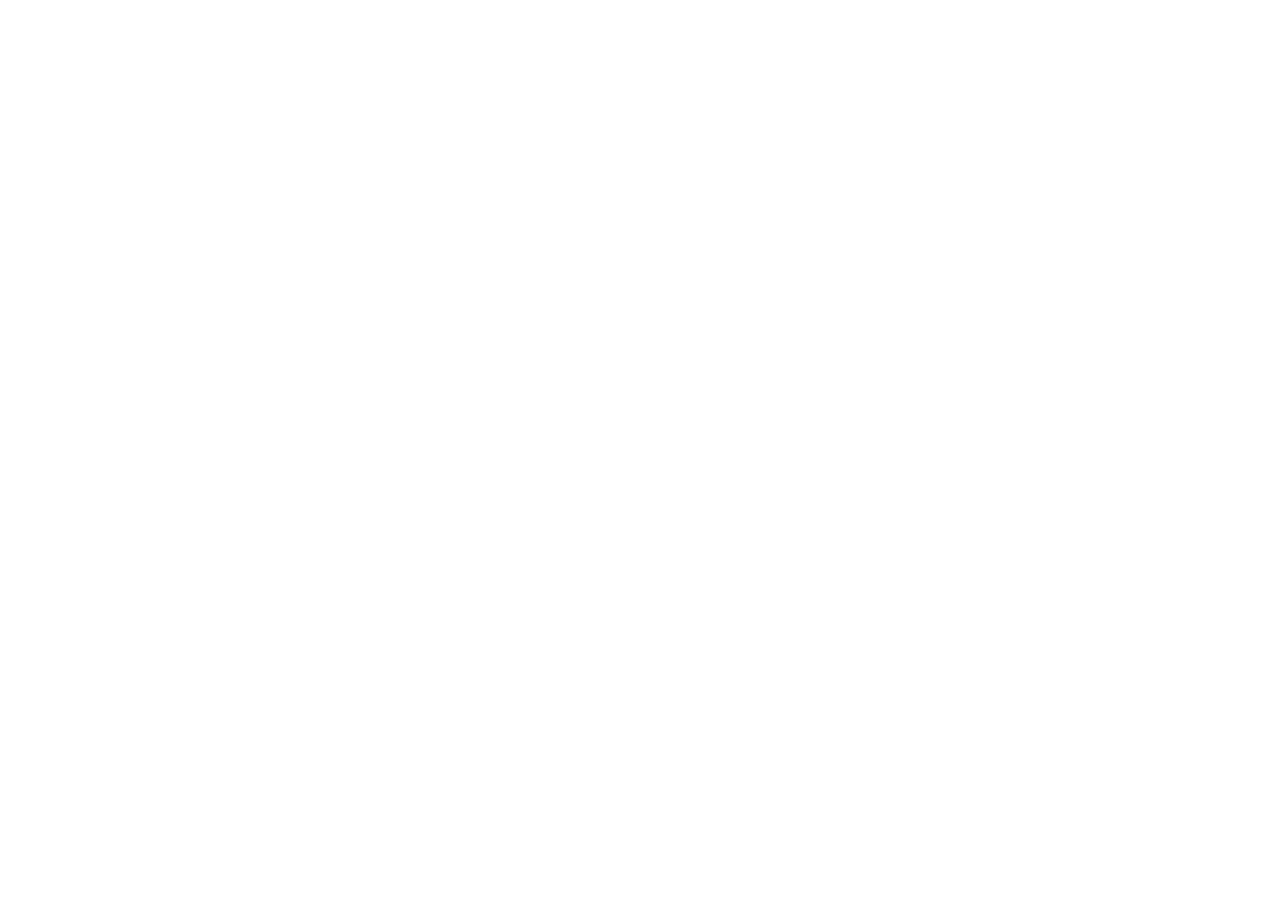
==== index.html @ bbc06130 "feat: initialize project and scaffold landing page - Setup project structure with React, Vite, and T" ====
<!doctype html>
<html lang="pt-BR">
  <head>
    <meta charset="UTF-8" />
    <meta name="viewport" content="width=device-width, initial-scale=1.0" />
    <title>Psicóloga Isabele Costa | Terapia Online · Mulheres & LGBTQIAPN+</title>
    <meta name="description" content="Atendimento psicológico e psicanálise online com a Psicóloga Isabele Costa (CRP 06/214123). Terapia online para mulheres e comunidade LGBTQIAPN+ em todo o Brasil e exterior." />
    <meta name="keywords" content="psicóloga online, terapia online, psicanálise online, psicóloga para mulheres, psicóloga lgbtqiapn, atendimento psicológico online, psicoterapia online, Isabele Costa psicóloga" />
    <meta name="author" content="Isabele Costa - Psicóloga Clínica" />
    <meta name="robots" content="index, follow" />
    <meta property="og:title" content="Psicóloga Isabele Costa | Terapia Online · Mulheres & LGBTQIAPN+" />
    <meta property="og:description" content="Atendimento psicológico e psicanálise online com a Psicóloga Isabele Costa (CRP 06/214123). Espaço seguro, confidencial e acolhedor." />
    <meta property="og:type" content="website" />
    <meta property="og:locale" content="pt_BR" />
    <meta name="twitter:card" content="summary_large_image" />
    
    <!-- Schema.org Dados Estruturados para o Google (SEO para Psicólogos) -->
    <script type="application/ld+json">
    {
      "@context": "https://schema.org",
      "@type": "PsychologicalTreatment",
      "name": "Psicóloga Isabele Costa - Terapia Online",
      "description": "Atendimento psicológico clínico e psicanálise online com foco em mulheres e na comunidade LGBTQIAPN+.",
      "provider": {
        "@type": "Person",
        "name": "Isabele Costa",
        "jobTitle": "Psicóloga Clínica",
        "identifier": "CRP 06/214123",
        "knowsAbout": ["Psicanálise", "Terapia Online", "Saúde Mental Feminina", "Acolhimento LGBTQIAPN+", "Ansiedade", "Relacionamentos", "Autoestima"]
      },
      "availableChannel": {
        "@type": "ServiceChannel",
        "serviceType": "Terapia Online via Google Meet",
        "availableLanguage": ["pt-BR"]
      }
    }
    </script>
    
    <!-- Google Fonts: Fraunces & Mulish -->
    <link rel="preconnect" href="https://fonts.googleapis.com" />
    <link rel="preconnect" href="https://fonts.gstatic.com" crossorigin />
    <link href="https://fonts.googleapis.com/css2?family=Fraunces:ital,opsz,wght@0,9..144,300..700;1,9..144,300..700&family=Mulish:ital,wght@0,300..700;1,300..700&display=swap" rel="stylesheet" />
  </head>
  <body>
    <div id="root"></div>
    <script type="module" src="/src/main.tsx"></script>
  </body>
</html>
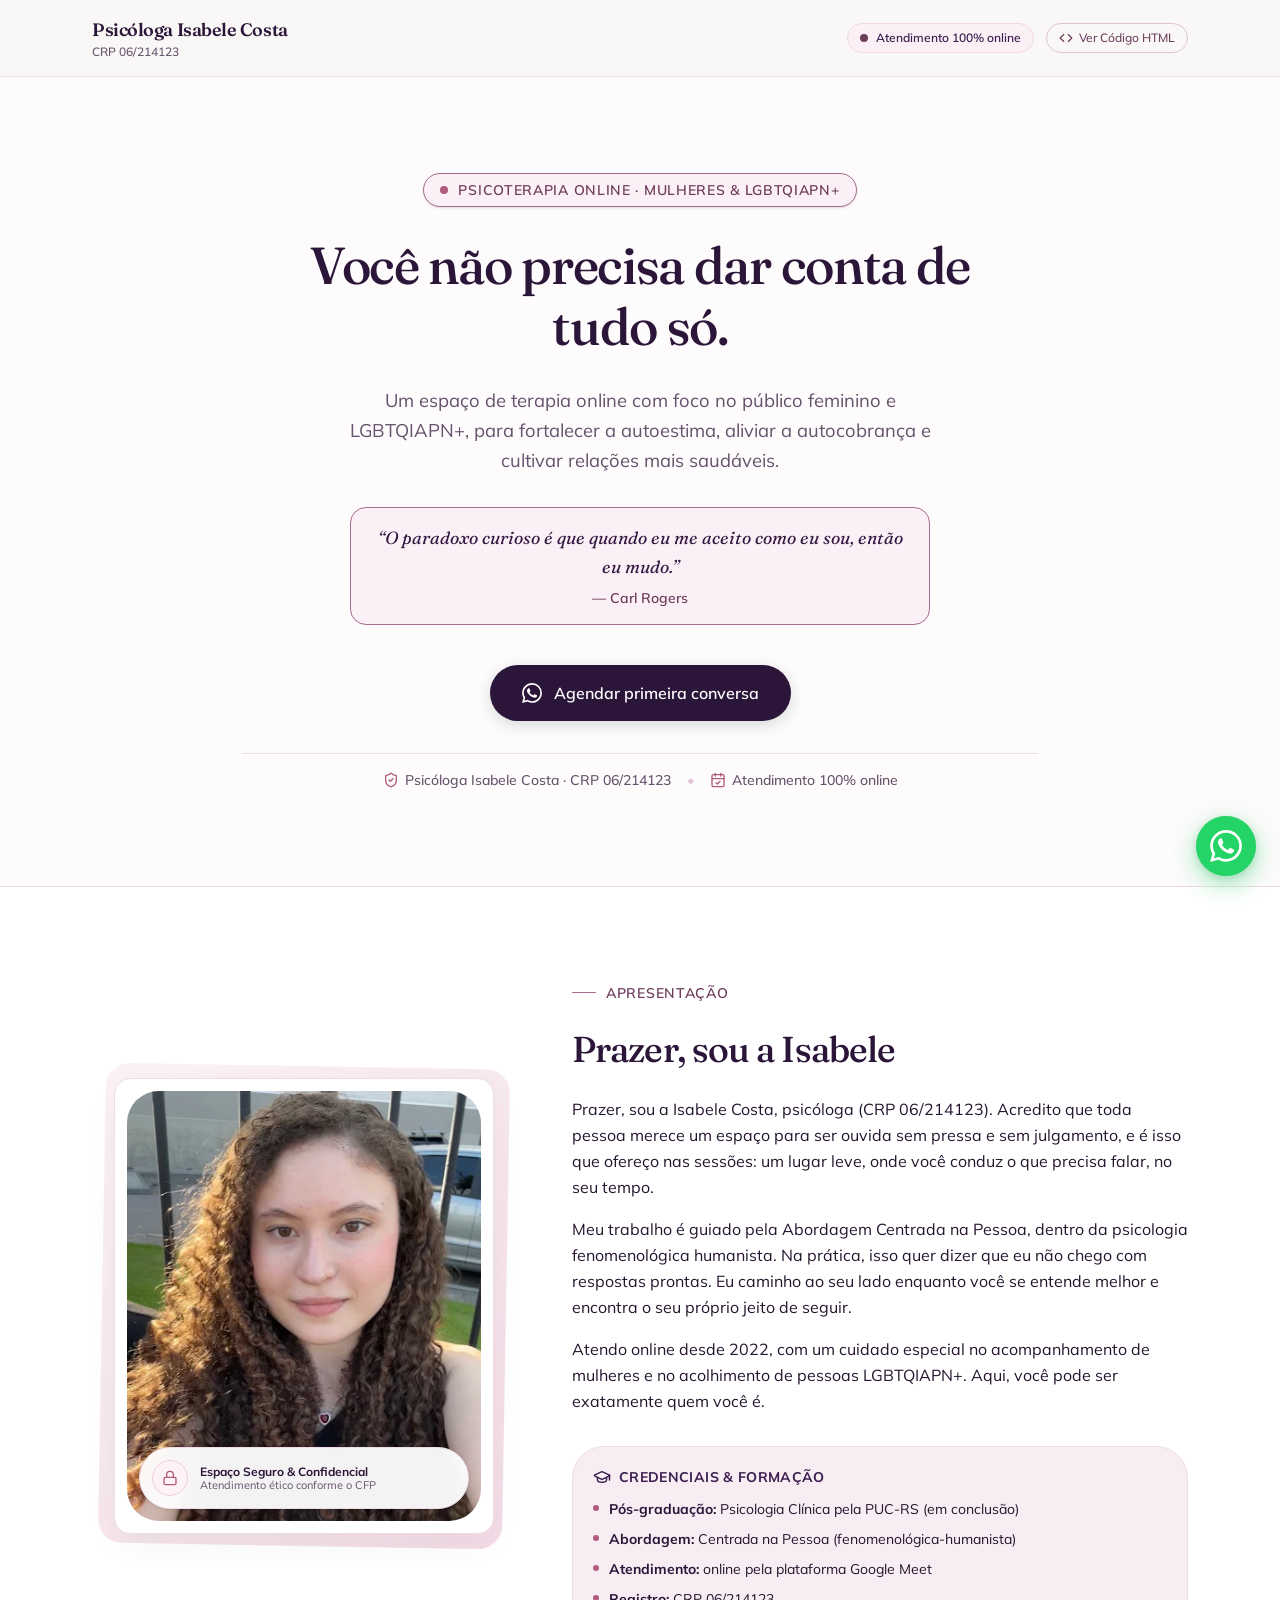
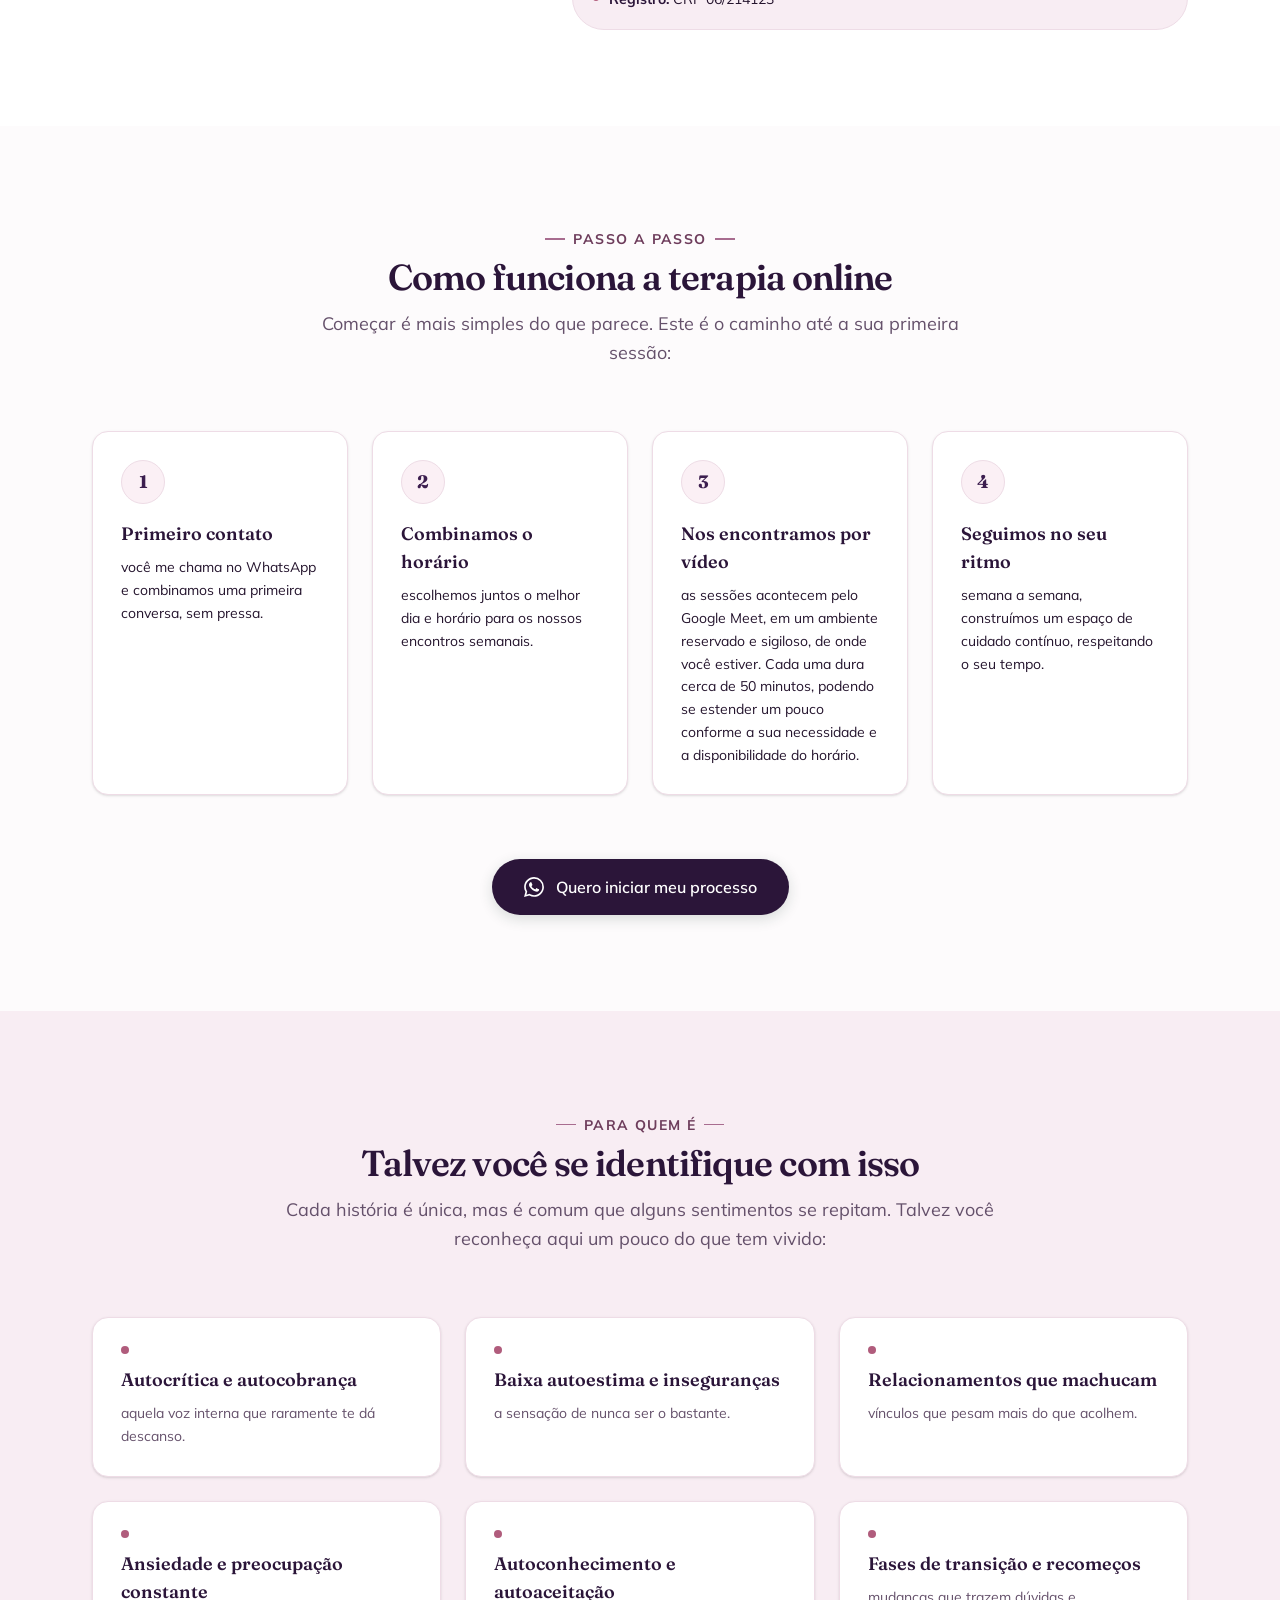
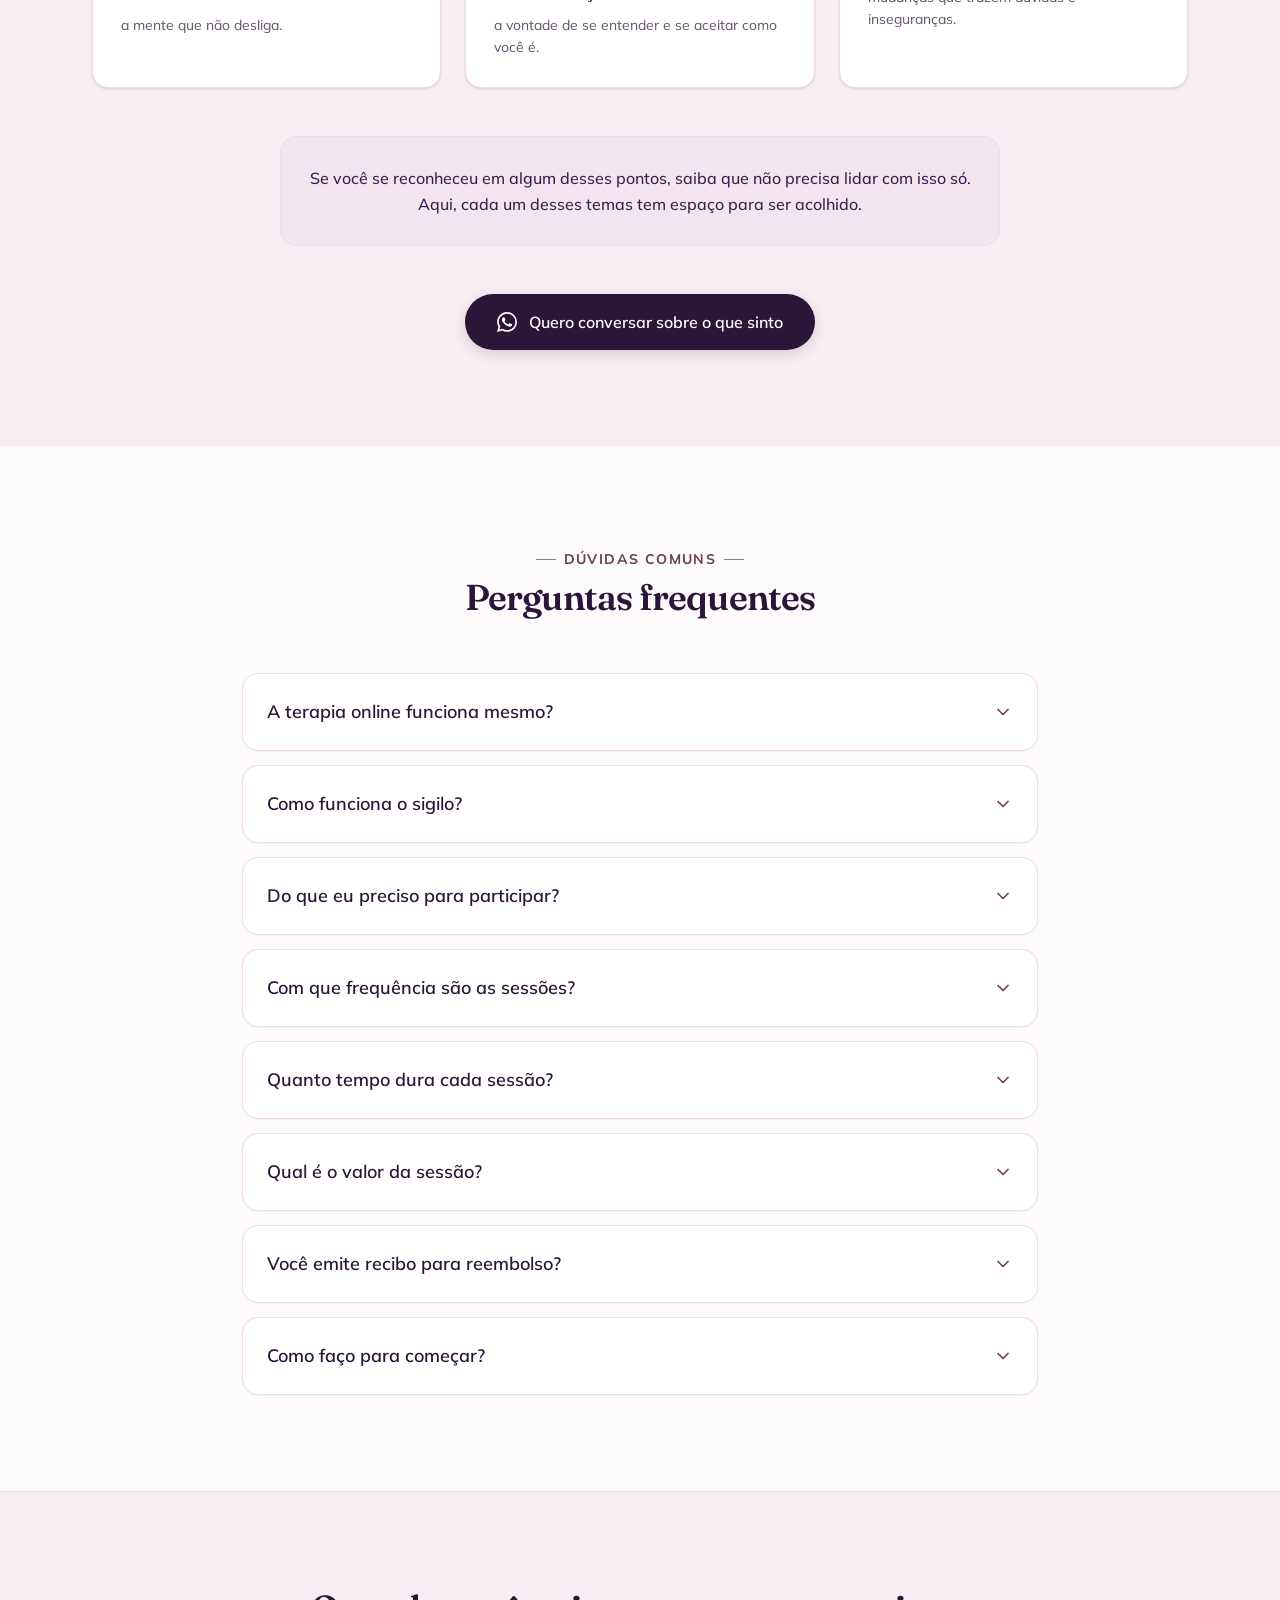
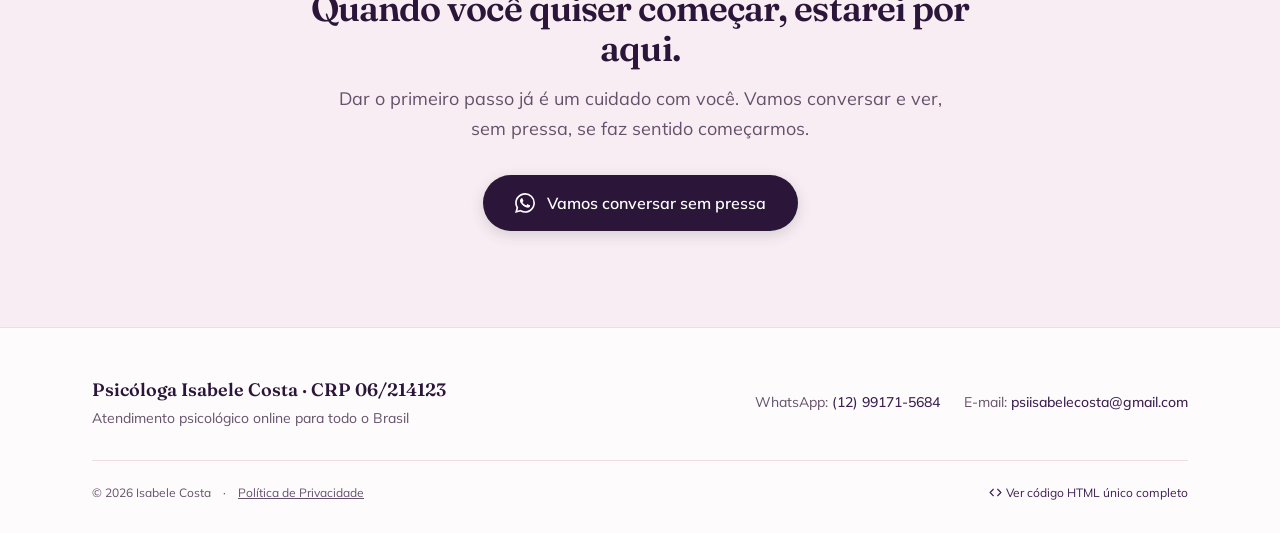
==== commit 4be6b9da: "feat: add static fallback for production deployment Implement a client-side security fallback in ind" ====
--- a/index.html
+++ b/index.html
@@ -44,6 +44,26 @@
   <body>
     <div id="root"></div>
     <script type="module" src="/src/main.tsx"></script>
+    <script>
+      // Fallback de segurança para Hostinger / servidores estáticos:
+      // Se o servidor servir a raiz diretamente sem Vite e o React dev não montar,
+      // carrega imediatamente os arquivos de produção compilados
+      setTimeout(function() {
+        var root = document.getElementById('root');
+        if (root && (!root.innerHTML || root.innerHTML.trim() === '')) {
+          var link = document.createElement('link');
+          link.rel = 'stylesheet';
+          link.href = './assets/bundle.css';
+          document.head.appendChild(link);
+
+          var s = document.createElement('script');
+          s.type = 'module';
+          s.crossOrigin = '';
+          s.src = './assets/bundle.js';
+          document.body.appendChild(s);
+        }
+      }, 300);
+    </script>
   </body>
 </html>
 
